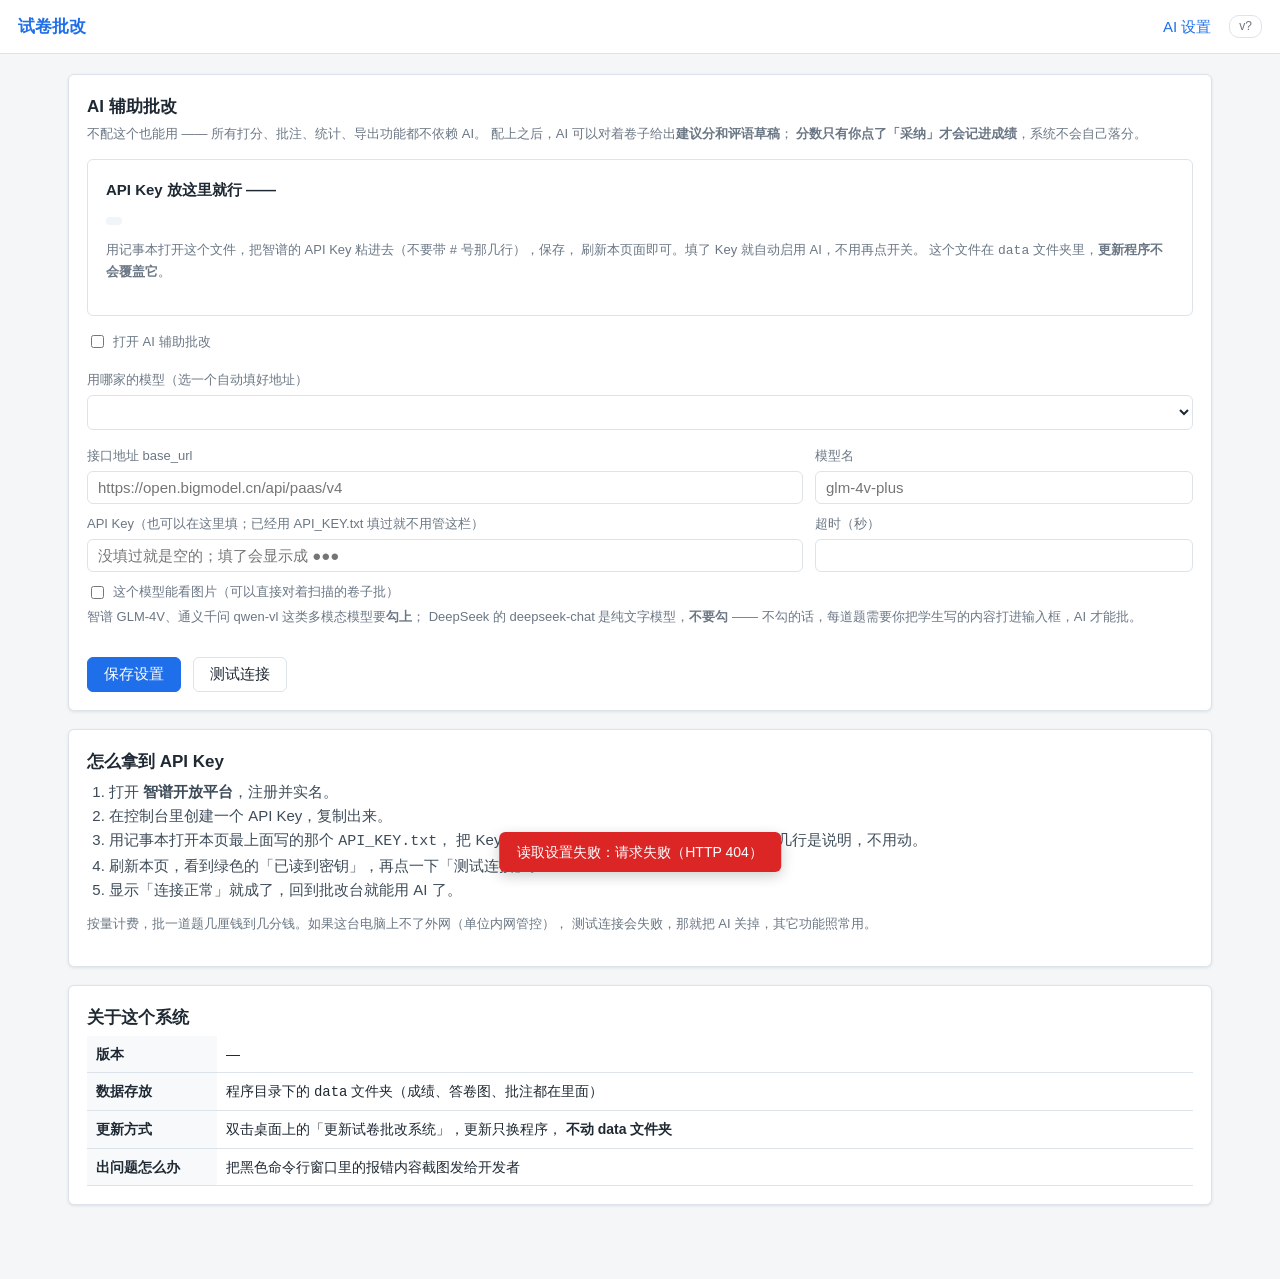
==== static/settings.html @ fa94e5a4 "初版：老师用的单机版试卷批改系统 只批主观题（解答/简答/计算/作文/论述）；选择题判断题不进系统，老师另外处理， 需要算总分时在批改台填一个「客观题得分」合计分即可。 判分标准是「意思相近就给分」，" ====
<!DOCTYPE html>
<html lang="zh-CN">
<head>
<meta charset="utf-8">
<meta name="viewport" content="width=device-width, initial-scale=1">
<title>AI 设置 — 试卷批改系统</title>
<link rel="stylesheet" href="css/app.css">
</head>
<body>
<div class="wrap">

  <div class="panel">
    <h2>AI 辅助批改</h2>
    <p class="hint">
      不配这个也能用 —— 所有打分、批注、统计、导出功能都不依赖 AI。
      配上之后，AI 可以对着卷子给出<b>建议分和评语草稿</b>；
      <b>分数只有你点了「采纳」才会记进成绩</b>，系统不会自己落分。
    </p>

    <div class="panel" id="key-status" style="margin:0 0 16px;box-shadow:none">
      <b>API Key 放这里就行 ——</b>
      <div style="margin:6px 0">
        <code id="key-path" style="background:#f1f5f9;padding:4px 8px;border-radius:4px;
          display:inline-block;word-break:break-all"></code>
      </div>
      <div id="key-hint" style="font-size:13px"></div>
      <div class="hint" style="margin-top:8px">
        用记事本打开这个文件，把智谱的 API Key 粘进去（不要带 # 号那几行），保存，
        刷新本页面即可。填了 Key 就自动启用 AI，不用再点开关。
        这个文件在 <code>data</code> 文件夹里，<b>更新程序不会覆盖它</b>。
      </div>
    </div>

    <div class="row">
      <div class="field" style="flex:0 0 auto">
        <label style="display:flex;align-items:center;gap:6px;cursor:pointer">
          <input type="checkbox" id="f-enabled" style="width:auto"> 打开 AI 辅助批改
        </label>
      </div>
    </div>

    <div class="row" style="margin-top:14px">
      <div class="field" style="flex:1 1 100%">
        <label>用哪家的模型（选一个自动填好地址）</label>
        <select id="f-preset"></select>
        <div class="hint" id="preset-note" style="margin:6px 0 0"></div>
      </div>
    </div>

    <div class="row" style="margin-top:10px">
      <div class="field" style="flex:2 1 300px">
        <label>接口地址 base_url</label>
        <input type="text" id="f-base" placeholder="https://open.bigmodel.cn/api/paas/v4">
      </div>
      <div class="field">
        <label>模型名</label>
        <input type="text" id="f-model" list="model-list" placeholder="glm-4v-plus">
        <datalist id="model-list"></datalist>
      </div>
    </div>

    <div class="row" style="margin-top:10px">
      <div class="field" style="flex:2 1 300px">
        <label>API Key（也可以在这里填；已经用 API_KEY.txt 填过就不用管这栏）</label>
        <input type="password" id="f-key" placeholder="没填过就是空的；填了会显示成 ●●●">
      </div>
      <div class="field">
        <label>超时（秒）</label>
        <input type="number" id="f-timeout" min="10" max="600" step="10">
      </div>
    </div>

    <div class="row" style="margin-top:10px">
      <div class="field" style="flex:1 1 100%">
        <label style="display:flex;align-items:center;gap:6px;cursor:pointer">
          <input type="checkbox" id="f-vision" style="width:auto">
          这个模型能看图片（可以直接对着扫描的卷子批）
        </label>
        <div class="hint" style="margin-top:4px">
          智谱 GLM-4V、通义千问 qwen-vl 这类多模态模型要<b>勾上</b>；
          DeepSeek 的 deepseek-chat 是纯文字模型，<b>不要勾</b> ——
          不勾的话，每道题需要你把学生写的内容打进输入框，AI 才能批。
        </div>
      </div>
    </div>

    <div class="row" style="margin-top:16px">
      <div class="field" style="flex:0 0 auto">
        <button class="btn" id="btn-save">保存设置</button></div>
      <div class="field" style="flex:0 0 auto">
        <button class="btn ghost" id="btn-test">测试连接</button></div>
      <div class="field" style="flex:1 1 200px">
        <div id="test-result" style="font-size:13px"></div></div>
    </div>
  </div>

  <div class="panel">
    <h2>怎么拿到 API Key</h2>
    <ol style="margin:0;padding-left:22px;color:#3e4c59">
      <li>打开 <b id="apply-url">智谱开放平台</b>，注册并实名。</li>
      <li>在控制台里创建一个 API Key，复制出来。</li>
      <li>用记事本打开本页最上面写的那个 <code>API_KEY.txt</code>，
        把 Key 粘到最下面空的那一行，<b>保存</b>。带 # 号的几行是说明，不用动。</li>
      <li>刷新本页，看到绿色的「已读到密钥」，再点一下「测试连接」。</li>
      <li>显示「连接正常」就成了，回到批改台就能用 AI 了。</li>
    </ol>
    <p class="hint" style="margin-top:12px">
      按量计费，批一道题几厘钱到几分钱。如果这台电脑上不了外网（单位内网管控），
      测试连接会失败，那就把 AI 关掉，其它功能照常用。
    </p>
  </div>

  <div class="panel">
    <h2>关于这个系统</h2>
    <table>
      <tr><th style="width:130px">版本</th><td id="i-version">—</td></tr>
      <tr><th>数据存放</th><td>程序目录下的 <code>data</code> 文件夹（成绩、答卷图、批注都在里面）</td></tr>
      <tr><th>更新方式</th><td>双击桌面上的「更新试卷批改系统」，更新只换程序，
        <b>不动 data 文件夹</b></td></tr>
      <tr><th>出问题怎么办</th><td>把黑色命令行窗口里的报错内容截图发给开发者</td></tr>
    </table>
  </div>

</div>
<script src="js/common.js"></script>
<script src="js/settings.js"></script>
</body>
</html>
---- static/css/app.css ----
/* 试卷批改系统 —— 样式表
   CSS 基线保守：不用 :has()、容器查询、嵌套语法。
   老师那台机器（银河麒麟 / 统信 UOS）自带浏览器可能较老。 */

:root {
  --bg: #f4f6f8;
  --panel: #ffffff;
  --line: #dde3ea;
  --text: #1f2933;
  --muted: #6b7785;
  --brand: #1f6feb;
  --brand-dark: #1a5cc4;
  --ok: #16a34a;
  --warn: #d97706;
  --danger: #dc2626;
  --radius: 6px;
  --shadow: 0 1px 3px rgba(31, 41, 51, 0.10);
}

* { box-sizing: border-box; }

html, body {
  margin: 0;
  padding: 0;
  background: var(--bg);
  color: var(--text);
  font-family: "Microsoft YaHei", "PingFang SC", "Noto Sans CJK SC",
               "Source Han Sans SC", "WenQuanYi Micro Hei", "Hiragino Sans GB",
               sans-serif;
  font-size: 15px;
  line-height: 1.6;
}

a { color: var(--brand); text-decoration: none; }
a:hover { text-decoration: underline; }

/* ---------- 顶栏 ---------- */
.topbar {
  background: #fff;
  border-bottom: 1px solid var(--line);
  padding: 0 18px;
  display: flex;
  align-items: center;
  gap: 18px;
  height: 54px;
  position: sticky;
  top: 0;
  z-index: 50;
}
.topbar .logo {
  font-weight: 700;
  font-size: 17px;
  color: var(--brand);
  white-space: nowrap;
}
.topbar .exam-name {
  font-weight: 600;
  color: var(--text);
  white-space: nowrap;
  overflow: hidden;
  text-overflow: ellipsis;
  max-width: 320px;
}
.topbar .spacer { flex: 1; }
.topbar .version {
  font-size: 12px;
  color: var(--muted);
  border: 1px solid var(--line);
  border-radius: 10px;
  padding: 1px 9px;
  white-space: nowrap;
}
.tabs { display: flex; gap: 4px; }
.tabs a {
  padding: 6px 13px;
  border-radius: var(--radius);
  color: var(--muted);
  white-space: nowrap;
}
.tabs a:hover { background: #eef2f6; text-decoration: none; }
.tabs a.active { background: var(--brand); color: #fff; }

/* ---------- 布局 ---------- */
.wrap { max-width: 1180px; margin: 0 auto; padding: 20px 18px 60px; }
.wrap.wide { max-width: 100%; }
.panel {
  background: var(--panel);
  border: 1px solid var(--line);
  border-radius: var(--radius);
  box-shadow: var(--shadow);
  padding: 18px;
  margin-bottom: 18px;
}
.panel h2 { margin: 0 0 4px; font-size: 17px; }
.panel .hint { color: var(--muted); font-size: 13px; margin: 0 0 14px; }
.row { display: flex; gap: 12px; flex-wrap: wrap; align-items: flex-end; }
.row > .field { flex: 1 1 170px; min-width: 0; }
.field label {
  display: block;
  font-size: 13px;
  color: var(--muted);
  margin-bottom: 4px;
}

/* ---------- 表单 ---------- */
input[type=text], input[type=number], input[type=date], input[type=password],
select, textarea {
  width: 100%;
  padding: 7px 10px;
  border: 1px solid var(--line);
  border-radius: var(--radius);
  font-family: inherit;
  font-size: 15px;
  color: var(--text);
  background: #fff;
}
textarea { resize: vertical; min-height: 76px; line-height: 1.6; }
input:focus, select:focus, textarea:focus {
  outline: none;
  border-color: var(--brand);
  box-shadow: 0 0 0 2px rgba(31, 111, 235, 0.15);
}
input[readonly] { background: #f6f8fa; color: var(--muted); }

.btn {
  display: inline-block;
  padding: 7px 16px;
  border: 1px solid var(--brand);
  background: var(--brand);
  color: #fff;
  border-radius: var(--radius);
  cursor: pointer;
  font-size: 15px;
  font-family: inherit;
  white-space: nowrap;
}
.btn:hover { background: var(--brand-dark); border-color: var(--brand-dark); }
.btn.ghost { background: #fff; color: var(--text); border-color: var(--line); }
.btn.ghost:hover { background: #eef2f6; }
.btn.danger { background: var(--danger); border-color: var(--danger); }
.btn.danger:hover { background: #b91c1c; border-color: #b91c1c; }
.btn.small { padding: 3px 10px; font-size: 13px; }
.btn:disabled { opacity: .5; cursor: not-allowed; }

/* ---------- 表格 ---------- */
.table-scroll { overflow-x: auto; }
table { border-collapse: collapse; width: 100%; font-size: 14px; }
th, td {
  border-bottom: 1px solid var(--line);
  padding: 7px 9px;
  text-align: left;
  vertical-align: middle;
}
th { background: #f7f9fb; font-weight: 600; white-space: nowrap; }
tbody tr:hover { background: #f9fbfd; }
td.num, th.num { text-align: right; font-variant-numeric: tabular-nums; }
td.center, th.center { text-align: center; }

.tag {
  display: inline-block;
  padding: 1px 8px;
  border-radius: 10px;
  font-size: 12px;
  background: #eef2f6;
  color: var(--muted);
}
.tag.done { background: #dcfce7; color: #15803d; }
.tag.doing { background: #fef3c7; color: #a16207; }
.tag.todo { background: #f1f5f9; color: #64748b; }

.empty { color: var(--muted); text-align: center; padding: 36px 10px; }

/* ---------- 提示条 ---------- */
#toast {
  position: fixed;
  left: 50%;
  bottom: 28px;
  transform: translateX(-50%);
  z-index: 999;
  display: flex;
  flex-direction: column;
  gap: 8px;
  align-items: center;
  pointer-events: none;
}
.toast-item {
  background: #1f2933;
  color: #fff;
  padding: 9px 18px;
  border-radius: var(--radius);
  box-shadow: 0 4px 14px rgba(0, 0, 0, .2);
  max-width: 640px;
  white-space: pre-wrap;
  font-size: 14px;
}
.toast-item.ok { background: var(--ok); }
.toast-item.err { background: var(--danger); }
.toast-item.warn { background: var(--warn); }

/* ---------- 弹层 ---------- */
.modal-mask {
  position: fixed;
  inset: 0;
  background: rgba(15, 23, 34, .45);
  display: flex;
  align-items: center;
  justify-content: center;
  z-index: 200;
  padding: 20px;
}
.modal {
  background: #fff;
  border-radius: 8px;
  padding: 20px;
  width: 100%;
  max-width: 520px;
  max-height: 86vh;
  overflow: auto;
  box-shadow: 0 10px 40px rgba(0, 0, 0, .25);
}
.modal h3 { margin: 0 0 12px; font-size: 17px; }
.modal .actions {
  display: flex;
  justify-content: flex-end;
  gap: 10px;
  margin-top: 18px;
}

/* ---------- 批改台 ---------- */
.grade-layout {
  display: flex;
  height: calc(100vh - 54px);
  overflow: hidden;
}
.paper-pane {
  flex: 1;
  min-width: 0;
  background: #52606d;
  position: relative;
  display: flex;
  flex-direction: column;
}
.paper-toolbar {
  background: #3e4c59;
  color: #e4e7eb;
  padding: 6px 10px;
  display: flex;
  align-items: center;
  gap: 6px;
  flex-wrap: wrap;
  font-size: 13px;
}
.paper-toolbar button {
  background: #52606d;
  color: #e4e7eb;
  border: 1px solid #616e7c;
  border-radius: 4px;
  padding: 4px 10px;
  cursor: pointer;
  font-family: inherit;
  font-size: 13px;
}
.paper-toolbar button:hover { background: #616e7c; }
.paper-toolbar button.on {
  background: #dc2626;
  border-color: #dc2626;
  color: #fff;
}
.paper-toolbar .sep { width: 1px; height: 20px; background: #616e7c; margin: 0 3px; }
.paper-toolbar .grow { flex: 1; }

.paper-scroll { flex: 1; overflow: auto; padding: 14px; text-align: center; }
.page-stage {
  position: relative;
  display: inline-block;
  background: #fff;
  box-shadow: 0 2px 10px rgba(0, 0, 0, .3);
  margin-bottom: 14px;
  transform-origin: top center;
}
.page-stage img { display: block; max-width: none; }
.page-stage canvas {
  position: absolute;
  left: 0;
  top: 0;
  cursor: crosshair;
  touch-action: none;
}
.page-label {
  color: #cbd2d9;
  font-size: 12px;
  margin: 2px 0 10px;
}

.score-pane {
  width: 380px;
  flex: none;
  background: #fff;
  border-left: 1px solid var(--line);
  display: flex;
  flex-direction: column;
  overflow: hidden;
}
.score-head { padding: 12px 14px; border-bottom: 1px solid var(--line); }
.score-head .stu-name { font-size: 19px; font-weight: 700; }
.score-head .stu-meta { color: var(--muted); font-size: 13px; }
.score-list { flex: 1; overflow-y: auto; padding: 8px 14px; }
.score-foot {
  border-top: 1px solid var(--line);
  padding: 10px 14px;
  background: #fafbfc;
}

.q-card {
  border: 1px solid var(--line);
  border-radius: var(--radius);
  padding: 10px 12px;
  margin-bottom: 10px;
}
.q-card.active { border-color: var(--brand); box-shadow: 0 0 0 2px rgba(31,111,235,.13); }
.q-card.scored { background: #f6fdf8; }
.q-card .q-top {
  display: flex;
  align-items: center;
  gap: 8px;
  margin-bottom: 6px;
}
.q-card .q-no { font-weight: 700; }
.q-card .q-type { font-size: 12px; color: var(--muted); }
.q-card .q-full { margin-left: auto; color: var(--muted); font-size: 13px; }
.q-score-row { display: flex; align-items: center; gap: 8px; }
.q-score-row input.score-input {
  width: 84px;
  font-size: 19px;
  font-weight: 700;
  text-align: center;
  padding: 4px 6px;
}
.q-score-row .quick {
  display: flex;
  gap: 4px;
  flex-wrap: wrap;
}
.q-extra { margin-top: 8px; }
.q-extra summary { cursor: pointer; color: var(--muted); font-size: 13px; }
.ai-box {
  margin-top: 8px;
  background: #f0f7ff;
  border: 1px solid #cfe3ff;
  border-radius: var(--radius);
  padding: 8px 10px;
  font-size: 13px;
}
.ai-box .ai-score { font-weight: 700; color: var(--brand); }
.ai-box ul { margin: 5px 0 0; padding-left: 18px; }

.total-line {
  display: flex;
  align-items: baseline;
  gap: 8px;
  font-size: 15px;
}
.total-line .big {
  font-size: 27px;
  font-weight: 700;
  color: var(--brand);
  font-variant-numeric: tabular-nums;
}
.nav-row { display: flex; gap: 8px; margin-top: 10px; }
.nav-row .btn { flex: 1; text-align: center; }

.kbd-help {
  font-size: 12px;
  color: var(--muted);
  margin-top: 8px;
  line-height: 1.7;
}
kbd {
  background: #eef2f6;
  border: 1px solid var(--line);
  border-bottom-width: 2px;
  border-radius: 3px;
  padding: 0 5px;
  font-size: 11px;
  font-family: inherit;
}

/* ---------- 分数段柱状图 ---------- */
.hist { display: flex; align-items: flex-end; gap: 6px; height: 170px; margin-top: 10px; }
.hist .bar-wrap { flex: 1; display: flex; flex-direction: column; justify-content: flex-end;
                  align-items: center; height: 100%; }
.hist .bar { width: 100%; background: var(--brand); border-radius: 3px 3px 0 0; min-height: 2px; }
.hist .bar-n { font-size: 12px; color: var(--muted); }
.hist-labels { display: flex; gap: 6px; margin-top: 4px; }
.hist-labels div { flex: 1; text-align: center; font-size: 11px; color: var(--muted); }

.rate-bar { background: #eef2f6; border-radius: 3px; height: 8px; overflow: hidden; min-width: 60px; }
.rate-bar > i { display: block; height: 100%; background: var(--brand); }
.rate-bar.low > i { background: var(--danger); }
.rate-bar.mid > i { background: var(--warn); }

.stat-grid {
  display: grid;
  grid-template-columns: repeat(auto-fill, minmax(140px, 1fr));
  gap: 12px;
}
.stat-box {
  border: 1px solid var(--line);
  border-radius: var(--radius);
  padding: 10px 12px;
  background: #fafbfc;
}
.stat-box .k { font-size: 13px; color: var(--muted); }
.stat-box .v { font-size: 23px; font-weight: 700; font-variant-numeric: tabular-nums; }

/* ---------- 导入 ---------- */
.drop-zone {
  border: 2px dashed var(--line);
  border-radius: 8px;
  padding: 30px 18px;
  text-align: center;
  color: var(--muted);
  background: #fbfcfd;
}
.drop-zone.over { border-color: var(--brand); background: #f0f7ff; color: var(--brand); }

.thumb-grid {
  display: grid;
  grid-template-columns: repeat(auto-fill, minmax(112px, 1fr));
  gap: 10px;
  margin-top: 12px;
}
.thumb {
  border: 2px solid var(--line);
  border-radius: var(--radius);
  overflow: hidden;
  cursor: pointer;
  background: #fff;
  position: relative;
}
.thumb.sel { border-color: var(--brand); }
.thumb img { width: 100%; height: 128px; object-fit: contain; display: block; background: #f1f5f9; }
.thumb .cap {
  font-size: 11px;
  padding: 3px 5px;
  color: var(--muted);
  text-align: center;
  white-space: nowrap;
  overflow: hidden;
  text-overflow: ellipsis;
}
.thumb .badge {
  position: absolute;
  top: 3px;
  left: 3px;
  background: var(--brand);
  color: #fff;
  border-radius: 9px;
  padding: 0 7px;
  font-size: 11px;
}

/* ---------- 打印 ---------- */
@media print {
  .topbar, .no-print, #toast { display: none !important; }
  body { background: #fff; font-size: 12pt; }
  .wrap { max-width: none; padding: 0; }
  .panel { border: none; box-shadow: none; padding: 0; margin-bottom: 14pt;
           page-break-inside: avoid; }
  @page { margin: 14mm; }
}
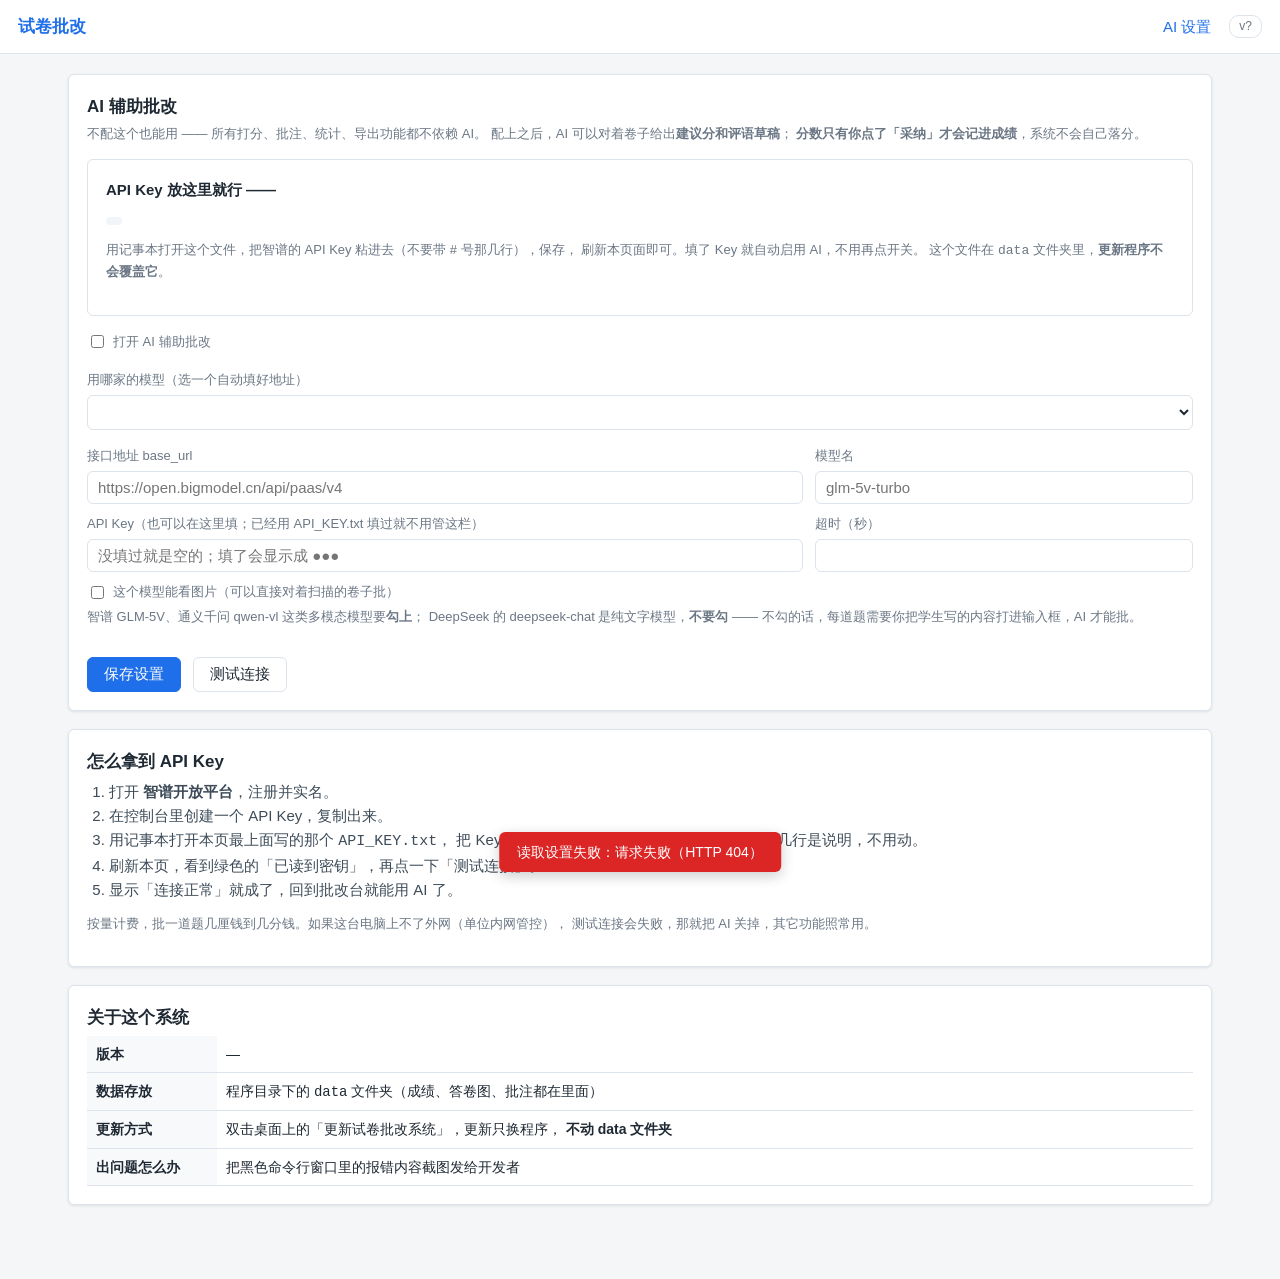
==== commit 4d44fd43: "1.0.1 改用 glm-5v-turbo，并修掉思考型模型踩出来的坑 用户实际用的是 GLM-5V，不是 GLM-4V。用真接口探过： - glm-5v 这个型号不存在（400），正确型号是 glm" ====
--- a/static/settings.html
+++ b/static/settings.html
@@ -54,7 +54,7 @@
       </div>
       <div class="field">
         <label>模型名</label>
-        <input type="text" id="f-model" list="model-list" placeholder="glm-4v-plus">
+        <input type="text" id="f-model" list="model-list" placeholder="glm-5v-turbo">
         <datalist id="model-list"></datalist>
       </div>
     </div>
@@ -77,7 +77,7 @@
           这个模型能看图片（可以直接对着扫描的卷子批）
         </label>
         <div class="hint" style="margin-top:4px">
-          智谱 GLM-4V、通义千问 qwen-vl 这类多模态模型要<b>勾上</b>；
+          智谱 GLM-5V、通义千问 qwen-vl 这类多模态模型要<b>勾上</b>；
           DeepSeek 的 deepseek-chat 是纯文字模型，<b>不要勾</b> ——
           不勾的话，每道题需要你把学生写的内容打进输入框，AI 才能批。
         </div>
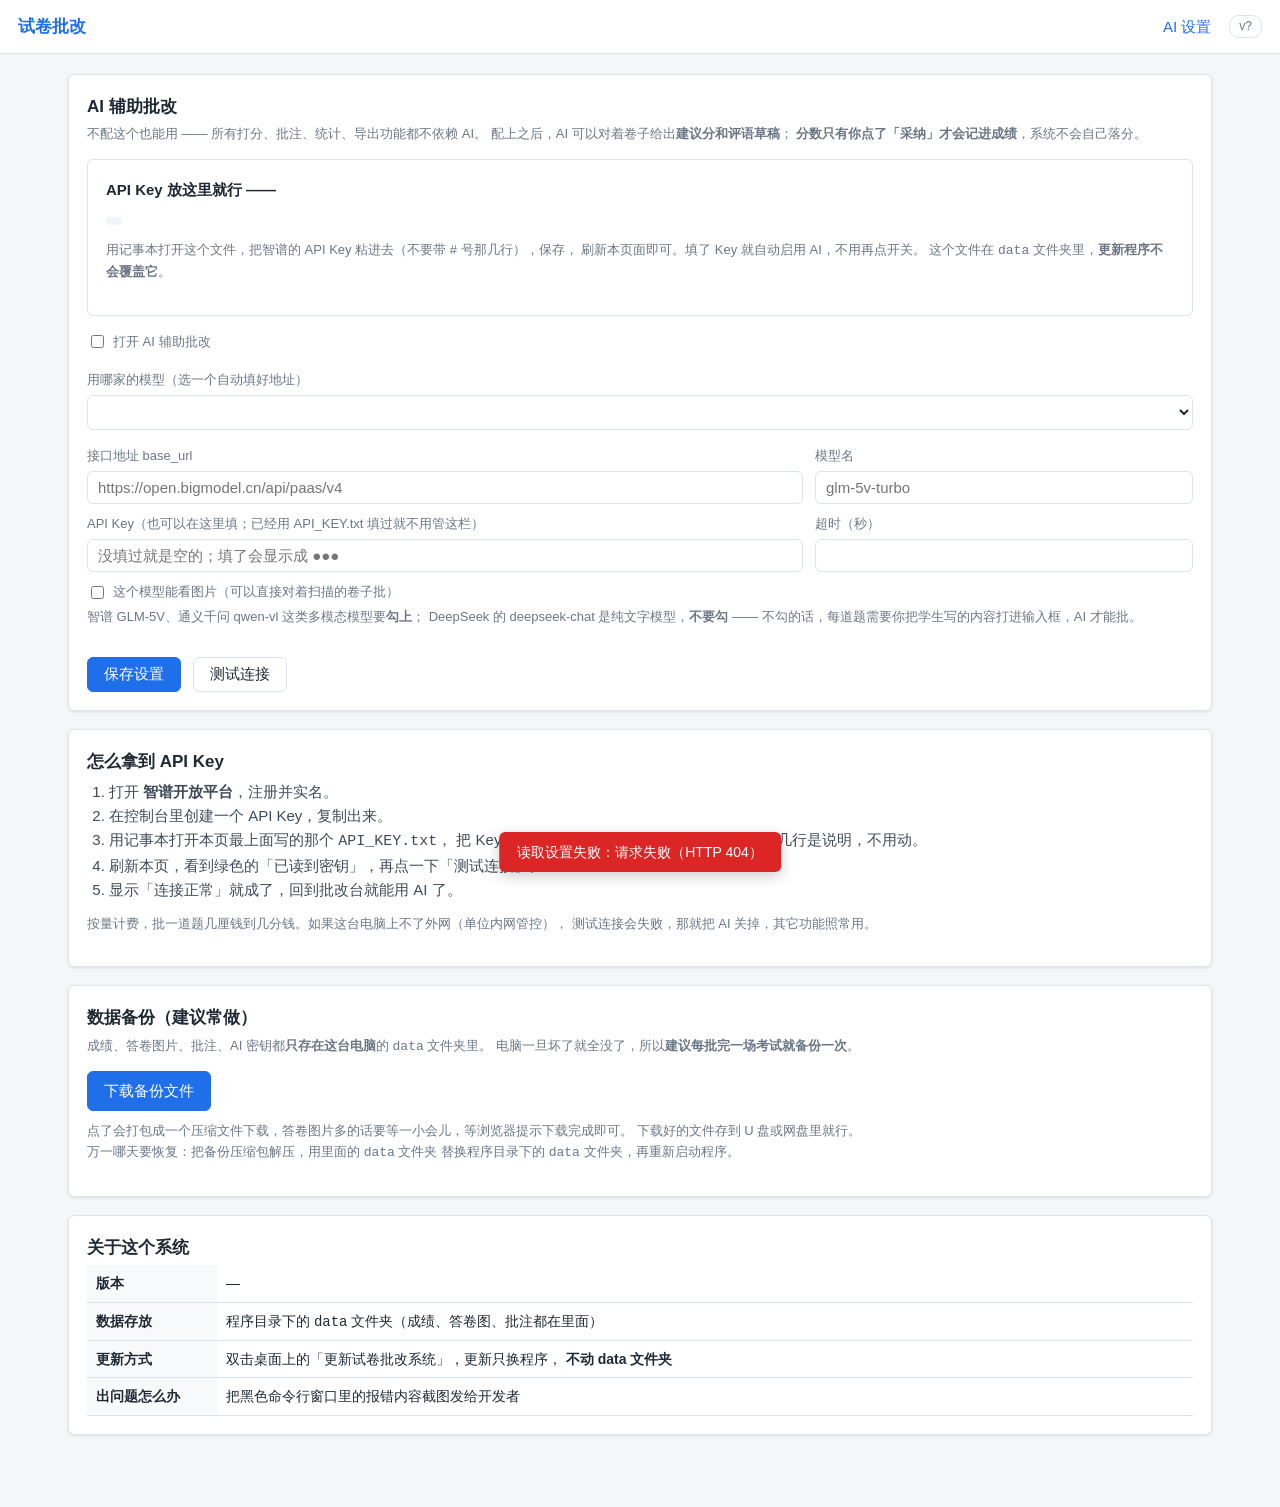
==== commit c654908b: "1.2.0 断点续批、数据一键备份、全班批注卷打包下载 三个小改进，一批做完：  断点续批（static/js/grade.js）： 「批改」不带学生参数打开时，自动跳到第一个有答卷且还没批完的学生 " ====
--- a/static/settings.html
+++ b/static/settings.html
@@ -111,6 +111,21 @@
   </div>
 
   <div class="panel">
+    <h2>数据备份（建议常做）</h2>
+    <p class="hint">
+      成绩、答卷图片、批注、AI 密钥都<b>只存在这台电脑</b>的 <code>data</code> 文件夹里。
+      电脑一旦坏了就全没了，所以<b>建议每批完一场考试就备份一次</b>。
+    </p>
+    <a class="btn" href="/api/backup/data.zip">下载备份文件</a>
+    <p class="hint" style="margin-top:10px">
+      点了会打包成一个压缩文件下载，答卷图片多的话要等一小会儿，等浏览器提示下载完成即可。
+      下载好的文件存到 U 盘或网盘里就行。<br>
+      万一哪天要恢复：把备份压缩包解压，用里面的 <code>data</code> 文件夹
+      替换程序目录下的 <code>data</code> 文件夹，再重新启动程序。
+    </p>
+  </div>
+
+  <div class="panel">
     <h2>关于这个系统</h2>
     <table>
       <tr><th style="width:130px">版本</th><td id="i-version">—</td></tr>
--- a/static/css/app.css
+++ b/static/css/app.css
@@ -460,6 +460,46 @@
   font-size: 11px;
 }
 
+/* ---------- 确认姓名 ---------- */
+.confirm-row {
+  display: flex;
+  gap: 12px;
+  align-items: flex-start;
+  border: 1px solid var(--line);
+  border-left-width: 4px;
+  border-radius: var(--radius);
+  padding: 10px 12px;
+  margin-bottom: 10px;
+  background: #fff;
+}
+.confirm-row.ok { border-left-color: var(--ok); }
+.confirm-row.warn { border-left-color: var(--warn); background: #fffbeb; }
+.confirm-row.bad { border-left-color: var(--danger); background: #fef2f2; }
+
+.confirm-row .thumbs { display: flex; gap: 5px; flex: 0 0 auto; }
+.confirm-row .thumbs img {
+  width: 62px;
+  height: 84px;
+  object-fit: contain;
+  background: #f1f5f9;
+  border: 1px solid var(--line);
+  border-radius: 3px;
+  cursor: zoom-in;
+}
+.confirm-row .fields { flex: 1 1 auto; min-width: 0; }
+.confirm-row .fields .line {
+  display: flex;
+  gap: 8px;
+  flex-wrap: wrap;
+  align-items: center;
+}
+.confirm-row .fields input[type=text] { width: 130px; }
+.confirm-row .fields select { max-width: 260px; }
+.confirm-row .status { font-size: 13px; margin-top: 6px; }
+.confirm-row.ok .status { color: #15803d; }
+.confirm-row.warn .status { color: #a16207; }
+.confirm-row.bad .status { color: #b91c1c; font-weight: 600; }
+
 /* ---------- 打印 ---------- */
 @media print {
   .topbar, .no-print, #toast { display: none !important; }
